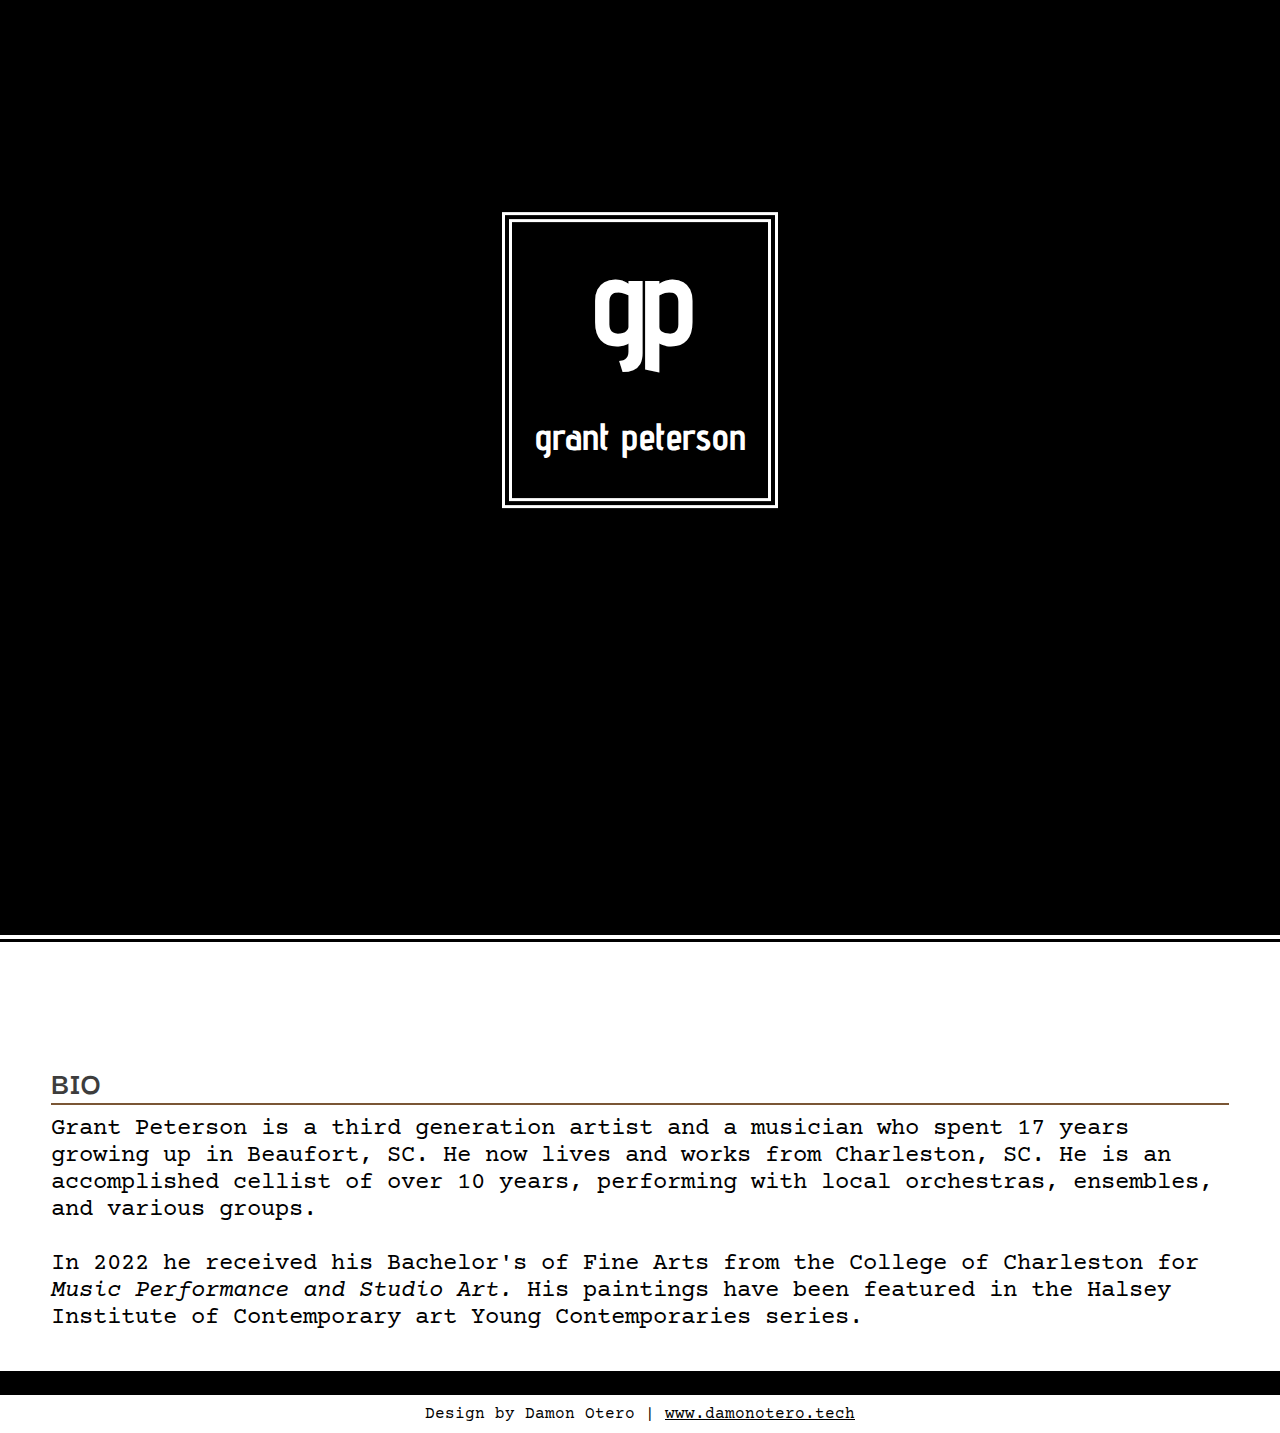
==== index.html @ cbae266a "First Commit" ====
<!DOCTYPE html>
<html lang="en">
<head>
    <meta charset="UTF-8">
    <meta http-equiv="X-UA-Compatible" content="IE=edge">
    <meta name="viewport" content="width=device-width, initial-scale=1.0">
    <title>Grant Peterson Art</title>
    <link rel="stylesheet" type="text/css" href="./static/index.css" />
    <script type="text/javascript" src="./img.js"></script>
</head>
<body>
    <div id="overlayer"></div>
    <div class="preloader">
        <div class="pre-logo-container">
            <div class="pre-logo">
                <h1><div class="offset">gp</div></h1>
                <h2>grant peterson</h2>
            </div>
        </div>
    </div>

    <div id="myNav" class="overlay">
        <a href="javascript:void(0)" class="closebtn" onclick="closeNav()">&times;</a>
        <div class="overlay-content">
            <a onclick="myScrollTo('header'); closeNav()">home</a>
            <a onclick="myScrollTo('paintings'); closeNav()">paintings</a>
            <a onclick="myScrollTo('drawings'); closeNav()" class="">drawings</a>
            <a onclick="myScrollTo('photos'); closeNav()" class="">photos</a>
            <a onclick="myScrollTo('bio'); closeNav()" class="">bio</a>
            <div class="socials">
                <a href = "mailto:grantpetersonart@gmail.com?subject = Feedback&body = Message"><img src="./static/icon/email.svg" alt=""></a>
                <a href="https://account.venmo.com/u/groshpit"><img src="./static/icon/venmo.svg" alt=""></a>
                <a href="https://www.instagram.com/sandgoon/"><img src="./static/icon/instagram.svg" alt=""></a>
            </div>
        </div>
    </div>

    <header id="header">
        <div class="bg-gray" id="bg-gray"></div>
        <div class="popnav" id="popnav">
            <nav>
                <div class="desktop">
                    <a onclick="myScrollTo('header')">home</a>
                    <a onclick="myScrollTo('paintings')">paintings</a>
                    <a onclick="myScrollTo('drawings')" class="">drawings</a>
                    <a onclick="myScrollTo('photos')" class="">photos</a>
                    <a onclick="myScrollTo('bio')" class="">bio</a>
                    <div class="socials right" id="social">
                        <a href = "mailto:grantpetersonart@gmail.com?subject = Feedback&body = Message"><img src="./static/icon/email.svg" alt=""></a>
                        <a href="https://account.venmo.com/u/groshpit"><img src="./static/icon/venmo.svg" alt=""></a>
                        <a href="https://www.instagram.com/sandgoon/"><img src="./static/icon/instagram.svg" alt=""></a>
                    </div>
                </div>
                <a class="mobile" onclick="openNav()">gp</a>
            </nav>
        </div>
        <div class="navbar">
            <div class="logo">
                <h2>grant peterson</h2>
            </div>
            <nav>
                <a class="mobile hamburger" onclick="openNav()">|||</a>
            </nav>
        </div>

        <div id='container'></div>
    </header>
    <main>
        <section id="paintings">
            <div class="flex" id="paintings-flex">
                <!-- JS AUTOLOAD -->
            </section>
        </section>

        <section id="drawings">
            <!-- <h4>drawings</h4> -->
            <div class="flex" id="drawings-flex">
                <!-- JS AUTOLOAD -->
            </div>
        </section>

        <section id="photos">
            <!-- <h4>photos</h4> -->
            <div class="flex" id="photos-flex">
                <!-- JS AUTOLOAD -->
            </div>
        </section>

        <section id="bio"><h4>bio</h4>
        <p>
            Grant Peterson is a third generation artist and a musician who spent 17 years growing up in Beaufort, SC. He now lives and works from Charleston, SC. He is an accomplished cellist of over 10 years, performing with local orchestras, ensembles, and various groups. <br><br> In 2022 he received his Bachelor's of Fine Arts from the College of Charleston for <i> Music Performance and Studio Art.</i> His paintings have been featured in the Halsey Institute of Contemporary art Young Contemporaries series.
        </p></section>

        <footer>Design by Damon Otero | <a href="https://www.damonotero.tech">www.damonotero.tech</a></footer>
    </main>
</body>

    <!-- SLIDESHOW -->
    <script type="text/javascript" src="./slideshow.js"></script>

    <!-- PAINTINGS -->
    <script>

        for (i of paintingsList) {
            name = i.substr(i.lastIndexOf('/') + 1);
            document.getElementById('paintings-flex').innerHTML += `<div>
            <a>
                <img src=${i} alt=""/>
                <ul class="img-hover">
                    <li><a href=${i} target="_blank" rel="noreferrer noopener">view full size</a></li>
                    <li><a href = "mailto:grantpetersonart@gmail.com?subject=Interested%20In%20${name}">interested? <u>contact me</u></a></li>

                </ul>
            </a>
            </div>`;
        }
        for (i of drawingsList) {
            name = i.substr(i.lastIndexOf('/') + 1);
            document.getElementById('drawings-flex').innerHTML += `<div>
            <a>
                <img src=${i} alt=""/>
                <ul class="img-hover">
                    <li><a href=${i} target="_blank" rel="noreferrer noopener">view full size</a></li>
                    <li><a href = "mailto:grantpetersonart@gmail.com?subject=Interested%20In%20${name}">interested? <u>contact me</u></a></li>

                </ul>
            </a>
            </div>`;
        }
        for (i of photosList) {
            name = i.substr(i.lastIndexOf('/') + 1);
            document.getElementById('photos-flex').innerHTML += `<div>
            <a>
                <img src=${i} alt=""/>
                <ul class="img-hover">
                    <li><a href=${i} target="_blank" rel="noreferrer noopener">view full size</a></li>
                    <li><a href = "mailto:grantpetersonart@gmail.com?subject=Interested%20In%20${name}">interested? <u>contact me</u></a></li>

                </ul>
            </a>
            </div>`;
        }
    </script>

    <!-- MOBILE NAV -->
    <script>
        function openNav() {
        document.getElementById("myNav").style.height = "100%";
        }

        function closeNav() {
        document.getElementById("myNav").style.height = "0%";
        } 
    </script>

    <!-- POP NAV -->
    <script>
        window.onscroll = function() {scrollFunction()};

    function scrollFunction() {
    if (document.body.scrollTop > 100 || document.documentElement.scrollTop > 100) {
        document.getElementById("popnav").style.top = "0";
        document.getElementById("social").style.top = "0.25rem";
    } else {
        document.getElementById("popnav").style.top = "-100px";
        document.getElementById("social").style.top = "-100px";
    }
    }
    </script>

    <!-- SCROLL -->
    <script> 
        function myScrollTo(id) {
            let loc = document.querySelector("#"+id)
            loc.scrollIntoView({
            block: 'start',
            behavior: 'smooth'
            })
        }
    </script> 

    <!-- Pre-Load JQuery -->
    <script src='https://cdnjs.cloudflare.com/ajax/libs/jquery/2.1.3/jquery.min.js'></script>
    <script>
        $(window).load(function() {
        $(".preloader").delay(750).fadeOut("fast");
        $("#overlayer").delay(750).fadeOut("slow");
        })
    </script>
</html>
---- static/index.css ----
@import url('https://fonts.googleapis.com/css2?family=Advent+Pro&family=Alumni+Sans&family=Chathura&family=Comfortaa&family=Courier+Prime&family=Darker+Grotesque&family=Economica&family=Flow+Rounded&family=Grenze+Gotisch&family=Kenia&family=M+PLUS+Rounded+1c&display=swap');

@import url('https://fonts.googleapis.com/css2?family=Alatsi&display=swap');

/* 
    font-family: 'Advent Pro', sans-serif;

    font-family: 'Alumni Sans', sans-serif;

    font-family: 'Alatsi', sans-serif;

    font-family: 'Chathura', sans-serif;

    font-family: 'Comfortaa', cursive;

    font-family: 'Courier Prime', monospace;

    font-family: 'Darker Grotesque', sans-serif;

    font-family: 'Economica', sans-serif;

    font-family: 'Flow Rounded', cursive;

    font-family: 'Grenze Gotisch', cursive;

    font-family: 'Kenia', cursive;

    font-family: 'Darker Grotesque', sans-serif;

    font-family: 'Roboto Slab', serif;
*/


:root {
    --light: rgb(255, 255, 255);
    --offwhite: rgb(210, 210, 210);
    --dark: rgb(61, 61, 61);
    --offset: -2px;
    --select: rgb(216, 215, 176);
    --shadow: rgba(255, 233, 186, 0.486);
    --action: rgb(197, 19, 19);
    --tan: rgb(122, 86, 53);
}

::selection {
    background: rgb(246, 214, 71);
}

#overlayer {
    width:100vw;
    height:100vh;  
    position:fixed;
    overflow: hidden;
        top: 0;
        left: 0;
        right: 0;
        bottom: 0;
    z-index: 4;
    background:#000000;
} .pre-logo-container {
    top: 0;
    left: 0;
    z-index: 5;
    position: fixed;
    height: 100vh;
    width: 100vw;
    text-align: center;
    transition: 1.5s ease-out;
} .pre-logo {
    position: absolute;
    margin: auto;
    top: 40%;
    left: 50%;
    transform: translate(-50%, -50%);
    z-index: 5;
    min-width: 7em;
    display: inline-block;
    font-family: 'Advent Pro', sans-serif;
    border: 10px double var(--light);
    width: fit-content;
    height: fit-content;
    padding: 0 .5em 0 .5em;   
    font-size: 2rem;
    user-select: none;
    vertical-align: top;
    color: var(--light);
    background-color: rgb(0, 0, 0);
    }.pre-logo h1 {
    margin: auto;
    width: fit-content;
    font-size: 4em;
    letter-spacing: -9px;
    /* text-shadow: 1px 1px 1px rgba(233, 233, 233, 0.418); */
} .pre-logo h2 {
    width: fit-content;
    font-size: 1.2em;
    margin: auto;
    padding: 1em 0 1em 0;
    text-align: center;
    color: var(--light);
    /* text-shadow: 1px 1px 1px rgba(255, 233, 186, 0.418); */
    /* opacity: calc(.7); */
}

html, body {
    background-color: rgb(0, 0, 0);
    margin: 0;
    padding: 0;
    animation: fadeInAnimation ease 1.2s;
    animation-iteration-count: 1;
    animation-fill-mode: forwards;

} @keyframes fadeInAnimation {
    0% {
        opacity: 0;
    }
    100% {
        opacity: 1;
     }
}

header {
    height:100vh;
    max-width: 100%;
    padding: 1rem;
    background-size: cover;
    overflow: hidden;
    user-select: none;
    outline: 10px double black;
    position: relative;
}

.bg-gray {
    position: absolute;
    width: 100%;
    height: 120vh;
    top: 0;
    left: 0;
    filter: grayscale(1);
    transition: 1s ease-in-out;
}

.navbar {
    justify-content: space-between;
} .navbar nav {
    /* outline: 2px solid greenyellow; */
    margin-top: .8rem;
}

.logo {
    min-width: 60px;
    display: inline-block;
    font-family: 'Advent Pro', sans-serif;
    border: 6px double var(--offwhite);
    border-radius: 1px;
    width: fit-content;
    height: fit-content;
    padding: 0 .5em 0 .5em;   
    font-size: .6rem;
    user-select: none;
    vertical-align: top;
    color: white;
    text-shadow: 1px 1px 1px black;
    -webkit-mask-image: linear-gradient(to top right, transparent 25%, black 80%);
    mask-image: linear-gradient(to top right, transparent 25%, black 80%);
    }.logo h1 {
    margin: auto;
    width: fit-content;
    font-size: 4em;
    letter-spacing: var(--offset);
} .logo h2 {
    width: fit-content;
    font-size: 1.2em;
    margin: auto;
    padding: 1em 0 1em 0;
    text-align: center;
    color: var(black);
} .offset {
    margin-left: var(--offset);
}

nav {
    height: fit-content;
    font-size: 1rem;
    font-family: 'Alatsi', sans-serif;
    font-weight: bold;
    display: inline-flex;
    user-select: none;
    margin-left: 1rem;
} nav a {
    color: var(--light);
    text-shadow: 1px 1px 1px rgba(255, 233, 186, 0.418);
    opacity: calc(.7);
    text-decoration: none;
    text-transform: uppercase;
    user-select: none;
    margin-right: 1rem;
} nav a:hover{
    color: var(--shadow);
    transition: .25s ease;
} .hamburger {
    position: absolute;
    right: 0;
    top: 0;
    margin-right: 1em;
    margin-top: 1em;
    font-size: 1.2em;
    transform: rotate(90deg);
    border: none !important;
}
a {
    cursor: pointer;
}

.popnav {
    background-color: var(--light);
    top: -100px;
    position: fixed;
    width: 100vw;
    text-align: center;
    left: 0;
    opacity: calc(1);
    transition: .4s ease;
    z-index: 2;
} .popnav nav {
    margin: auto;
    padding: .75rem;
} .popnav nav a {
    margin: 0 1rem 0 1rem;
    color: var(--tan);
} .popnav nav a:hover {
    color: black;
    transition: .5s ease;
}


.title {
    font-family: 'Alatsi', sans-serif;
    display: inline-flex;
    flex-wrap: wrap;
    justify-content: space-evenly;
    margin-top: 10vh;
    padding: 0 2rem 0 2rem;
}
h3 {
    color: var(--offwhite);
    width: 70%;
    font-size: 4rem;
    font-family: 'Advent Pro', sans-serif;
} h3 .explore {
    color: var(--offwhite);
    background-color: var(--shadow);
    padding: 0rem 1rem .25rem 1rem;
    border-radius: 18px;
    user-select: none;
    cursor: pointer;

}

main {
    margin-top: 0;
}

main > section {
    padding: 0 4% 0 4%;
    background-color: white;
    /* margin-bottom: .5rem; */
    height: auto;
} main h4 {
    color: var(--dark);
    font-size: 2rem;
    /* outline: 1px solid red; */
    border-bottom: 2px solid var(--tan);
    margin:0;
    padding: 0;
    text-align: left;
    text-transform: uppercase;
    font-family: 'Darker Grotesque', sans-serif;
}
p {
    margin-top: 10px;
    font-size: 1.5rem;
    font-family: 'Courier Prime', monospace;
    padding-bottom: 2.5rem;
}

.flex {
    padding-top: 2.5rem;
    display: flex;
    flex-wrap: wrap;
} .flex > div {
    margin: 0 .5em .5em 0;
    flex-grow: 2;
    display: table;
    width: auto;
    position: relative;
} .flex div:hover {
    color: #000000;
    opacity: calc(.8);
    transition: .25s ease;
} .flex img {
    width: 100%;
    max-height: 70vh;
    object-fit: fill;
    object-fit: cover;
    display: block;
    object-position: center;
} .img-hover {
    left: 0%;
    bottom: 0%;
    /* transform: translate(-50%, -50%); */
    width: auto;
    height: auto;
    opacity: calc(0);
    position: absolute;
    overflow: hidden;
    text-decoration: none;
    list-style: none;
    margin: 0;
    padding: 0;
    text-align: left;
} .img-hover li {
    padding: 0 0 .5rem .5rem;
} .img-hover li a {
    text-decoration: none;
    color: var(--light);
    text-shadow: 1px 1px 1px var(--dark);
    font-size: 1rem;
    font-family: 'Advent Pro', sans-serif;
    text-transform: capitalize;
} .img-hover li a:hover {
    color: var(--select);
    transition: .5s ease;
}
.flex > div:hover .img-hover, .flex > div.hover .img-hover {
    opacity: calc(1);
    transition: .8s ease;
}

footer {
    background-color: white;
    margin: auto;
    width: 100%;
    text-align: center;
    padding: 10px 0 10px 0;
    font-family: 'Courier Prime', monospace;
    font-size: 1rem;
} footer a {
    color: black;
}

/* mobile dropdown nav */
.socials {
    display: flex;
    width: 100%;
    margin: auto;
    justify-content: center;
}.socials a {
    height: 2em;
    max-width: 1.5rem;
    margin: 0 .75rem 0 .75rem;
    padding: 0 0 0 0 !important;
    vertical-align: middle;
}.socials a > img {
    width: 100%;
    height: 100%;
} .right {
    position: fixed;
    right: 0;
    width: fit-content;
    transition: .4s ease;
}  .right a:hover {
    filter: grayscale(1);
}

 .overlay {
     z-index: 3;
    height: 0;
    width: 100%;
    position: fixed;
    left: 0;
    top: 0;
    background-color: rgb(255, 255, 255);
    overflow-x: hidden;
    transition: 0.4s;
}.overlay-content {
    position: relative;
    top: 25%; /* 25% from the top */
    width: 100%; /* 100% width */
    text-align: center; /* Centered text/links */
    margin-top: 30px; /* 30px top margin to avoid conflict with the close button on smaller screens */
}.overlay a {
    padding:.8rem;
    text-decoration: none;
    text-transform: uppercase;
    font-size: 2rem;
    color: var(--tan);
    opacity: calc(.7);
    text-shadow: 4px 4px 4px rgba(255, 233, 186, 0.418);
    font-family: 'Alatsi', sans-serif;
    display: block; /* Display block instead of inline */
    transition: 0.3s; /* Transition effects on hover (color) */
}.overlay a:hover, .overlay a:focus {
    color: #000000;
}.overlay .closebtn {
    position: absolute;
    top: 20px;
    right: 45px;
    font-size: 60px;
} 
@media screen and (max-height: 800px) {
    .overlay a {font-size: 1rem}
    .overlay .closebtn {
        font-size: 40px;
        top: 15px;
        right: 35px;
    }
} 

.mobile{width: 0; overflow: hidden;}
.popnav {padding-left: 2rem;}

@media only screen and (max-width: 910px) {
    .title h3 { width: 70%;}     
}

@media only screen and (max-width: 810px) {
    .desktop {width: 0; height: 0; overflow: hidden;}
    .right {width: 0; height: 0; overflow: hidden;}
    .mobile {width: auto; text-transform: lowercase; 
        padding: 2px 6px 6px 6px; 
        border: 5px double var(--tan);
        font-family: 'Advent Pro', sans-serif;}
    .popnav {padding-left: 0;}
    .flex > div { margin-right: 0;}

    .title {
        width: 100%; padding: 0;
    } .title h3 {
        width: 80%;
        margin: 0;
        margin-top: 1rem;
        text-align: center;
        font-size: 2.5rem;
    }
}
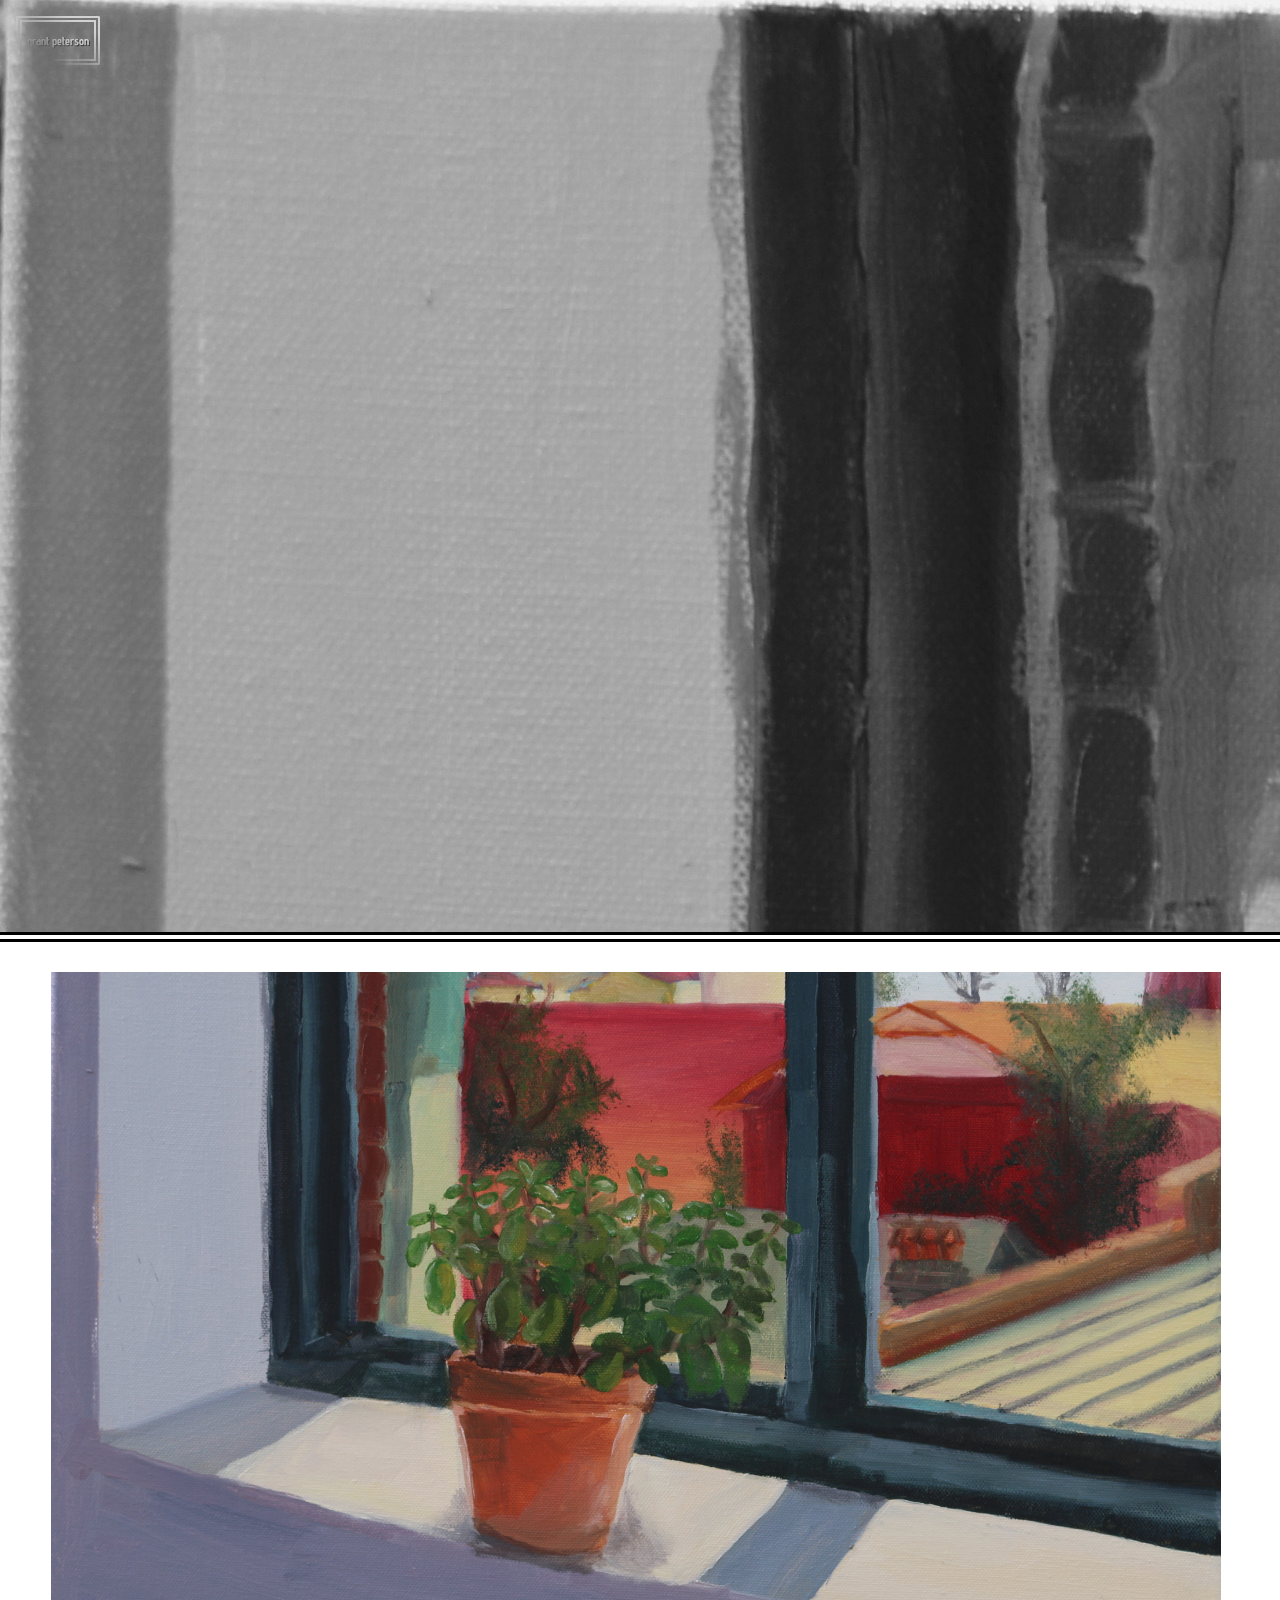
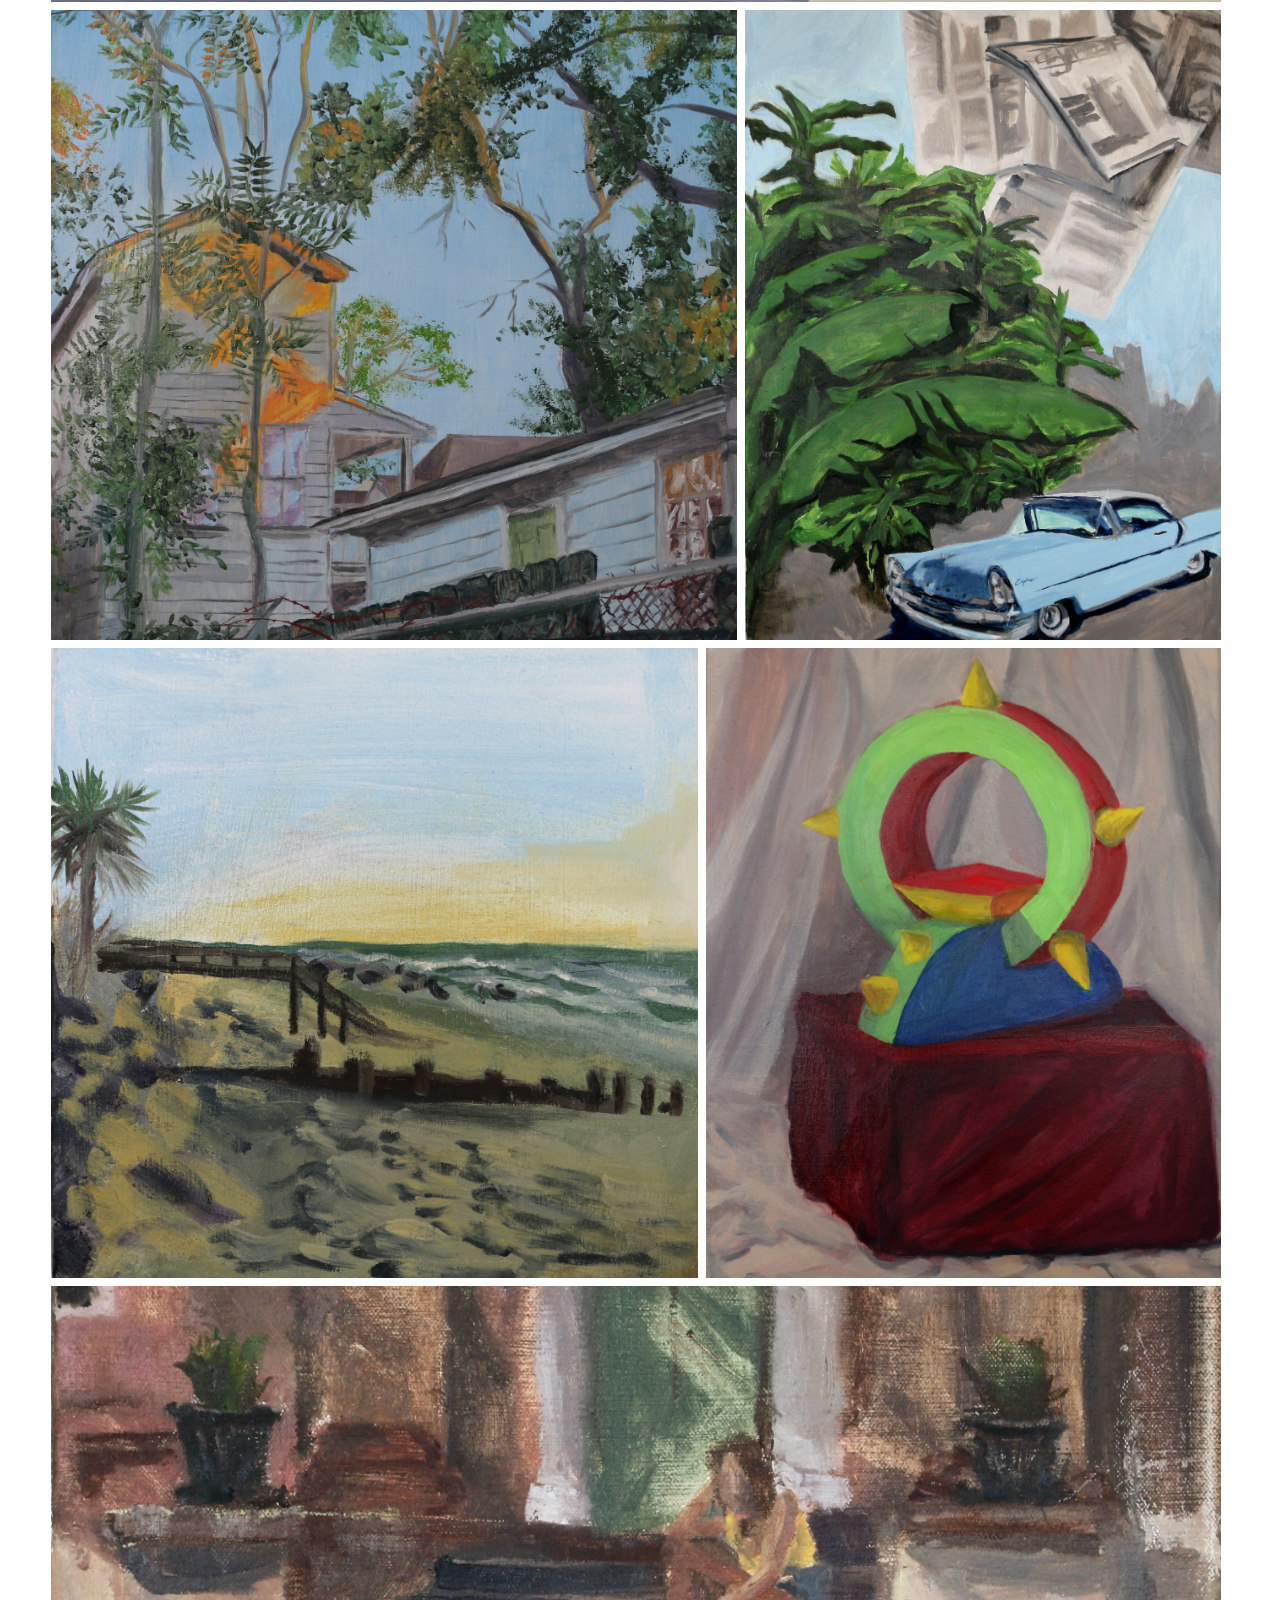
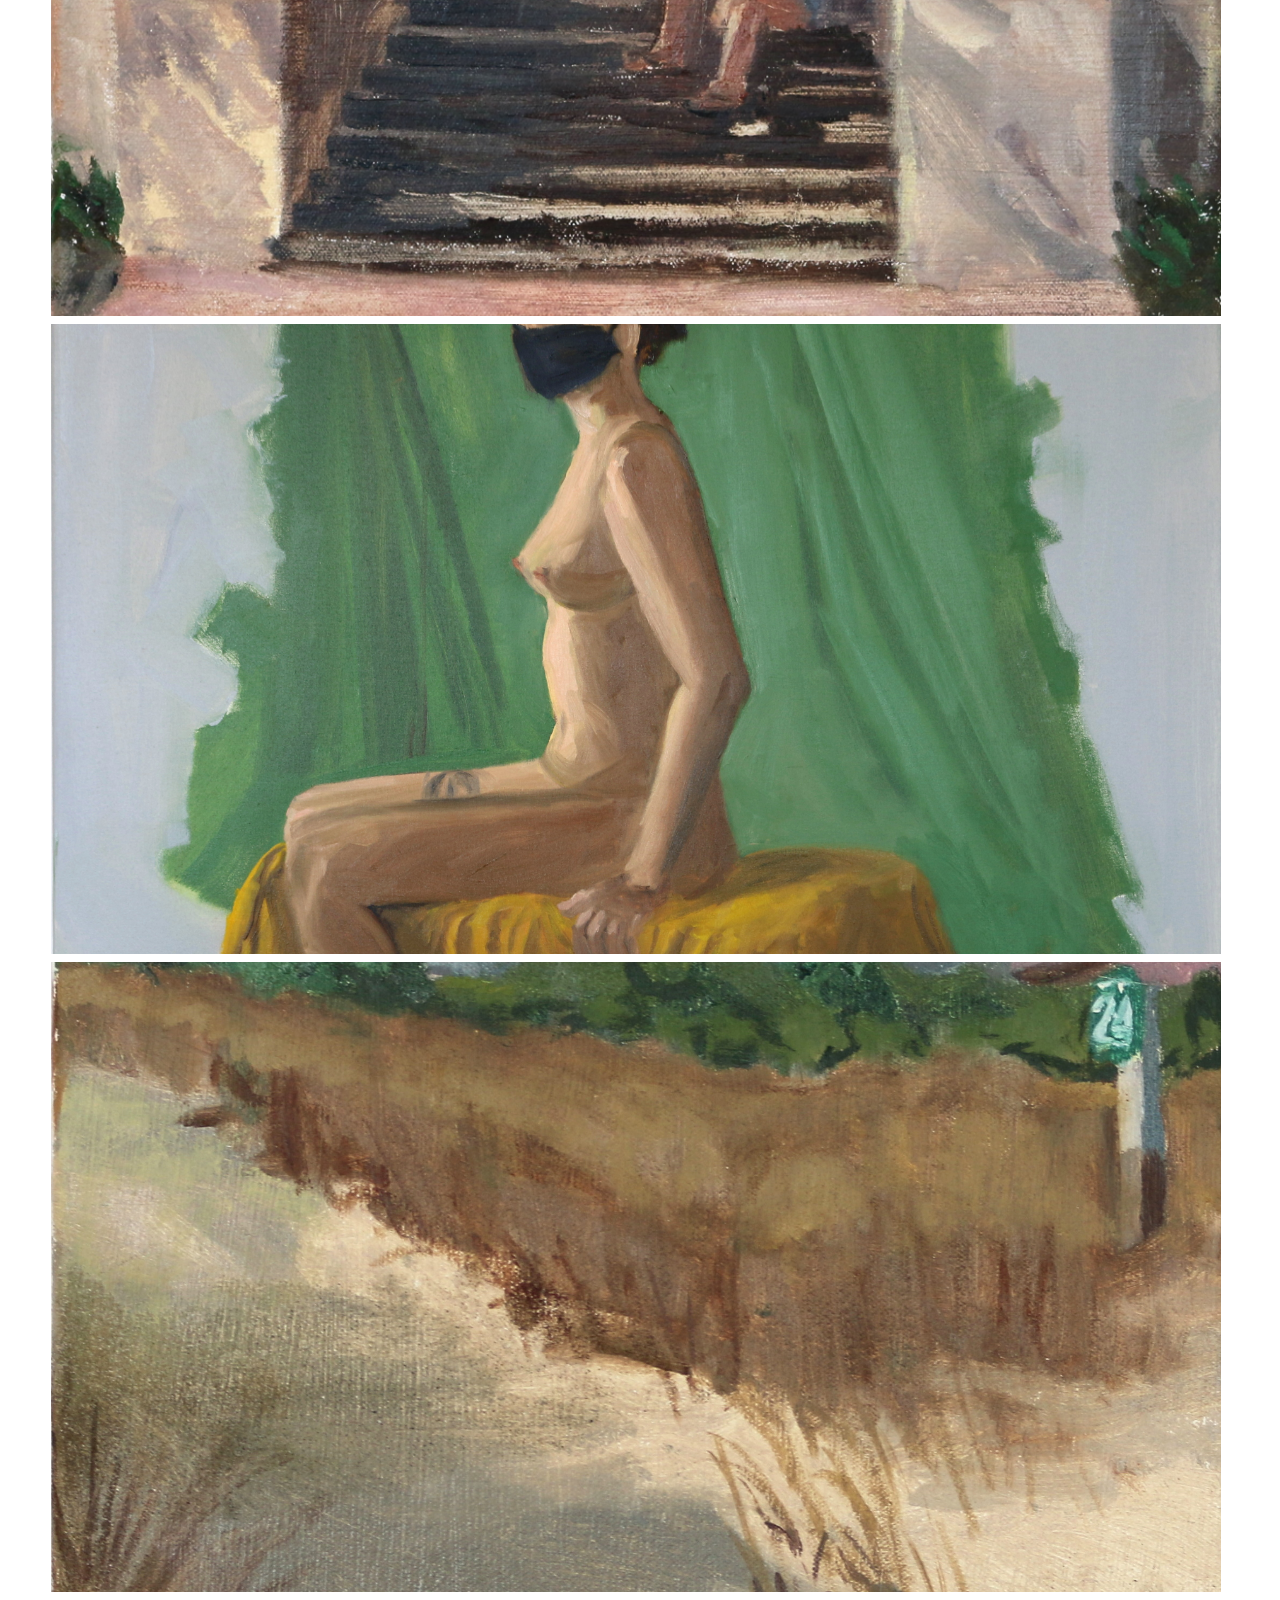
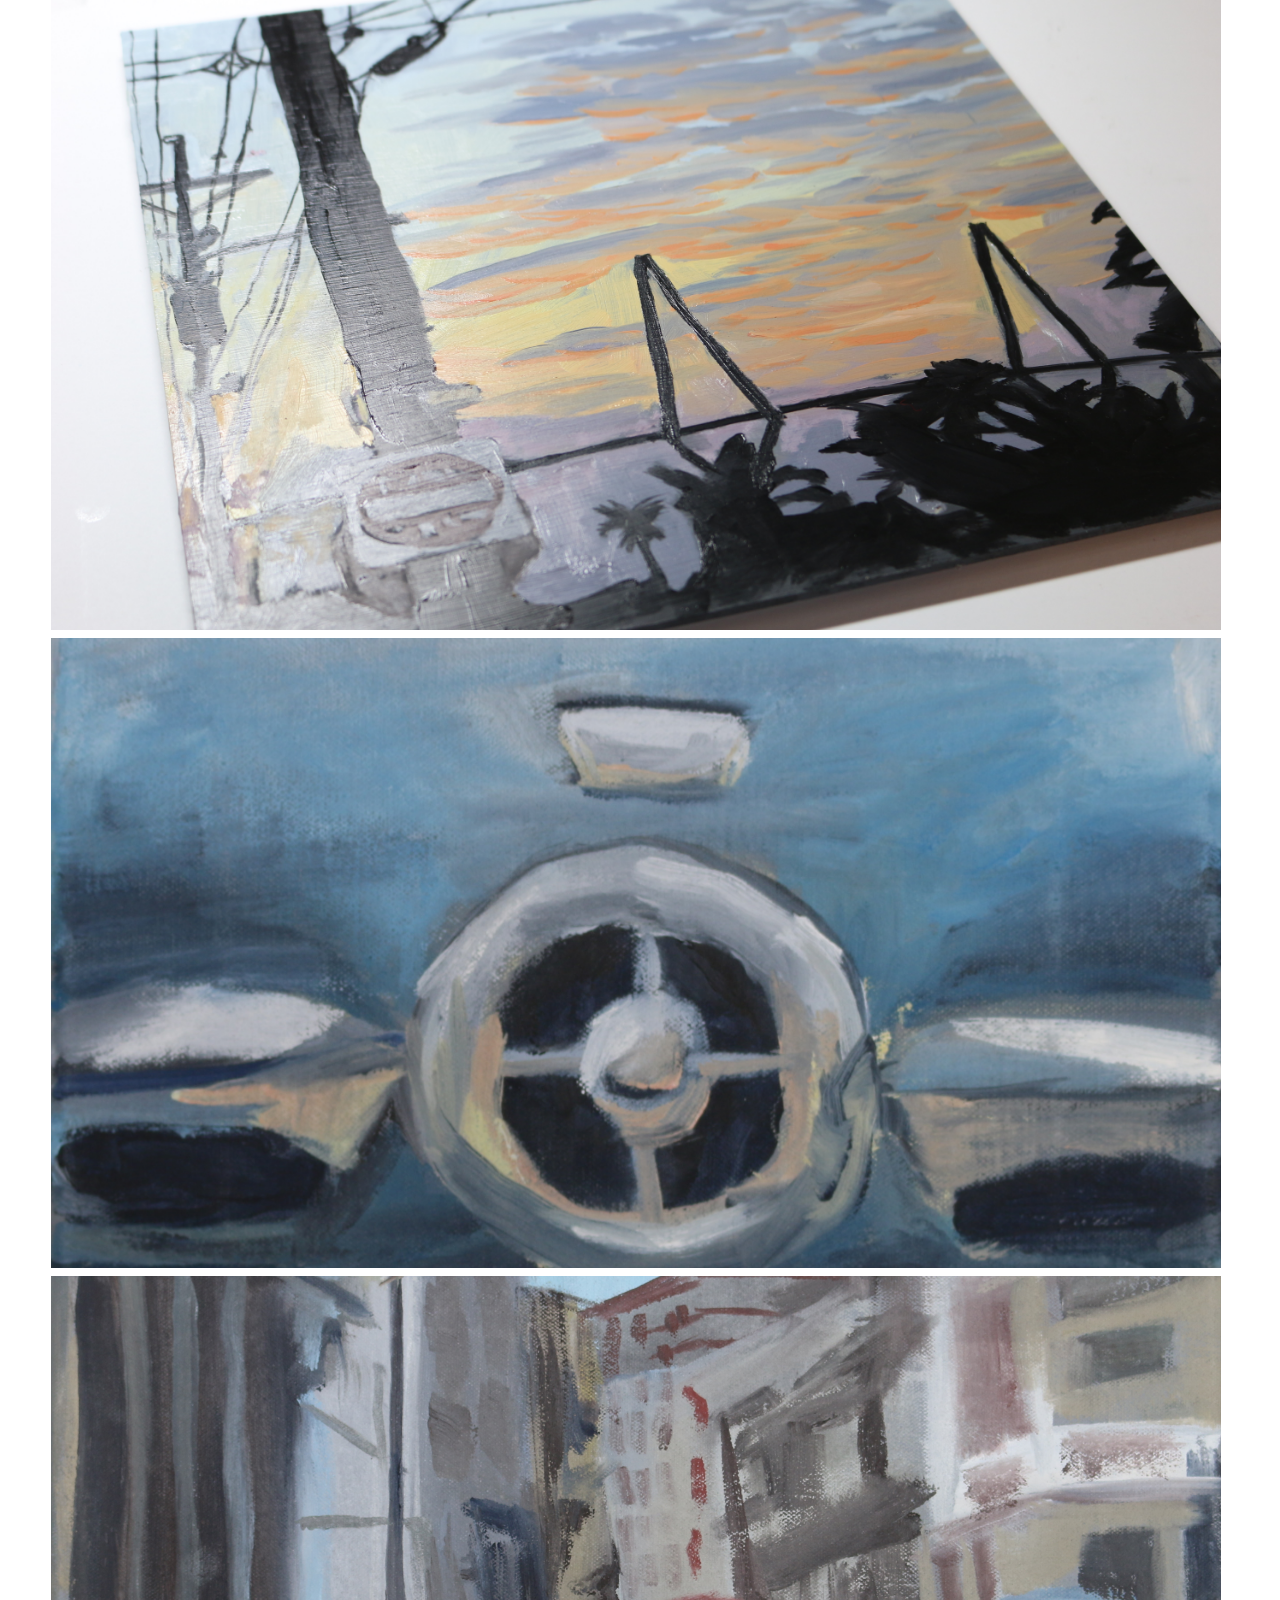
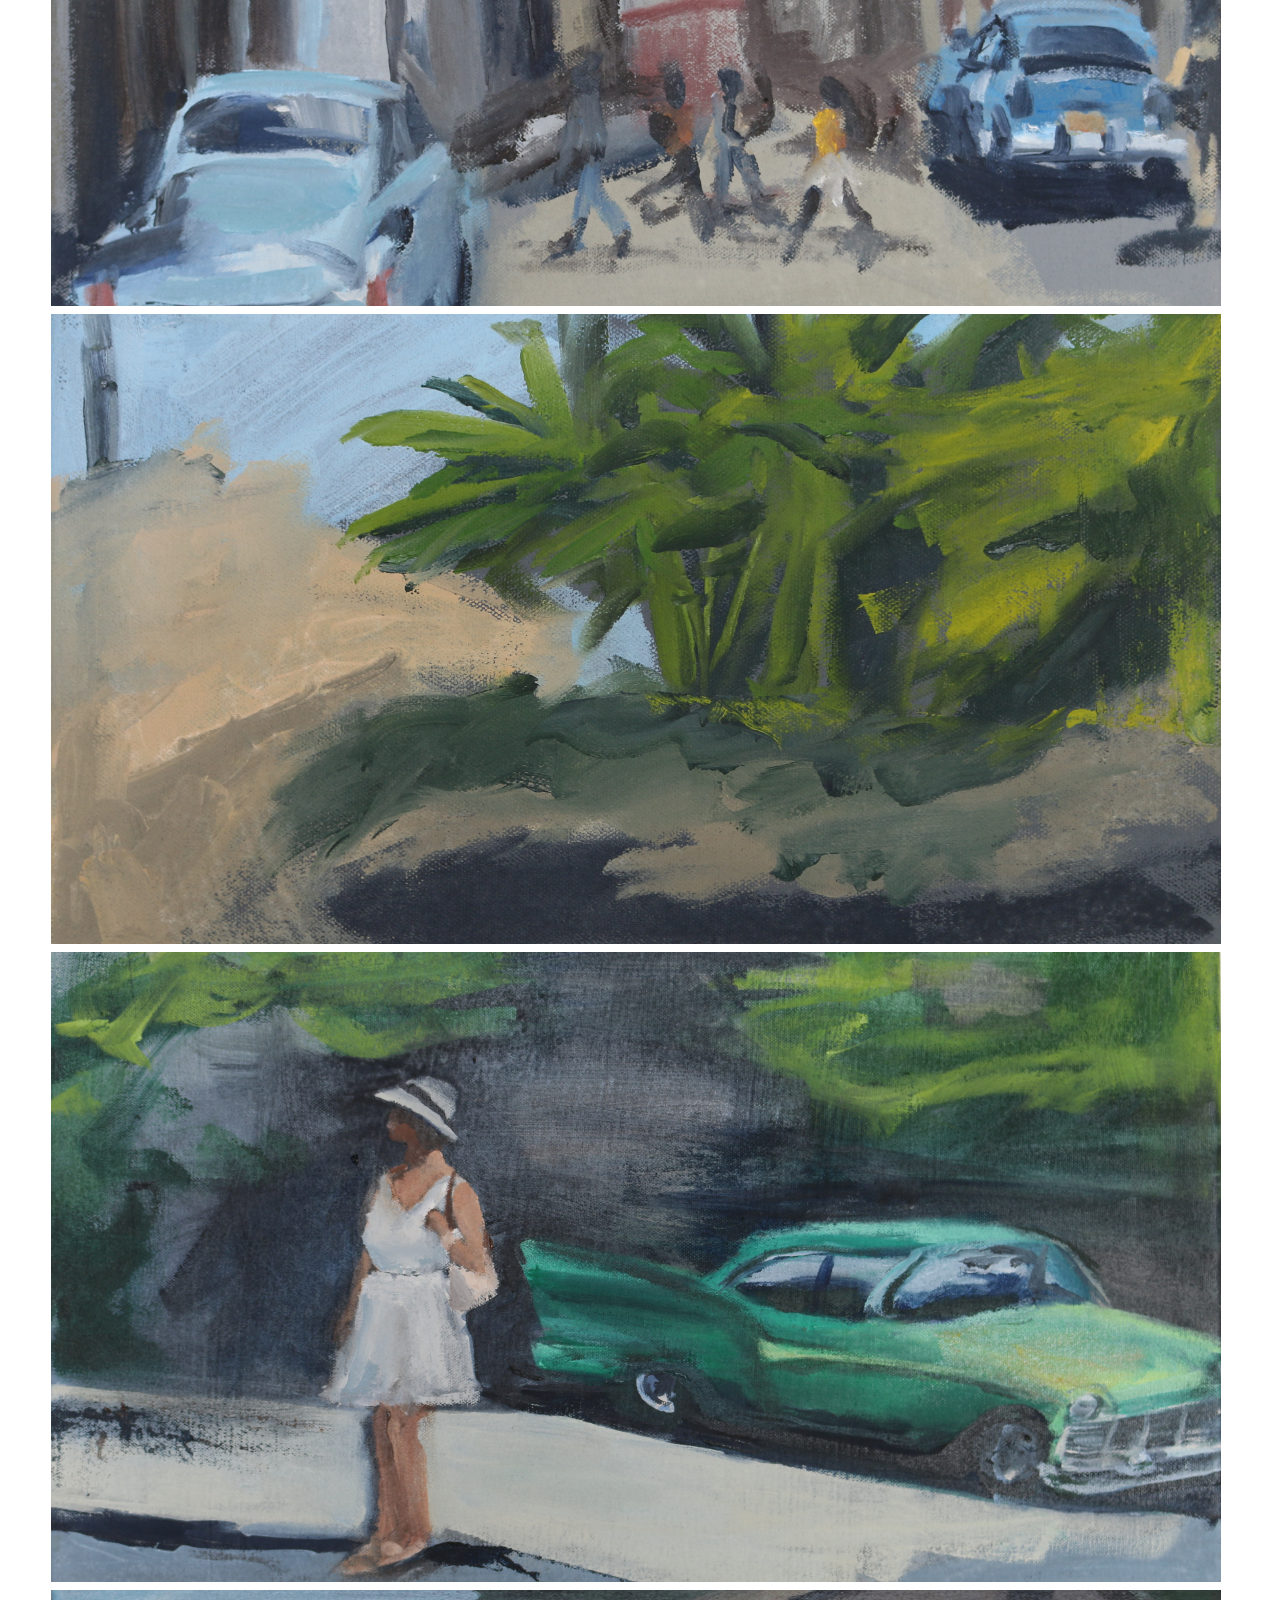
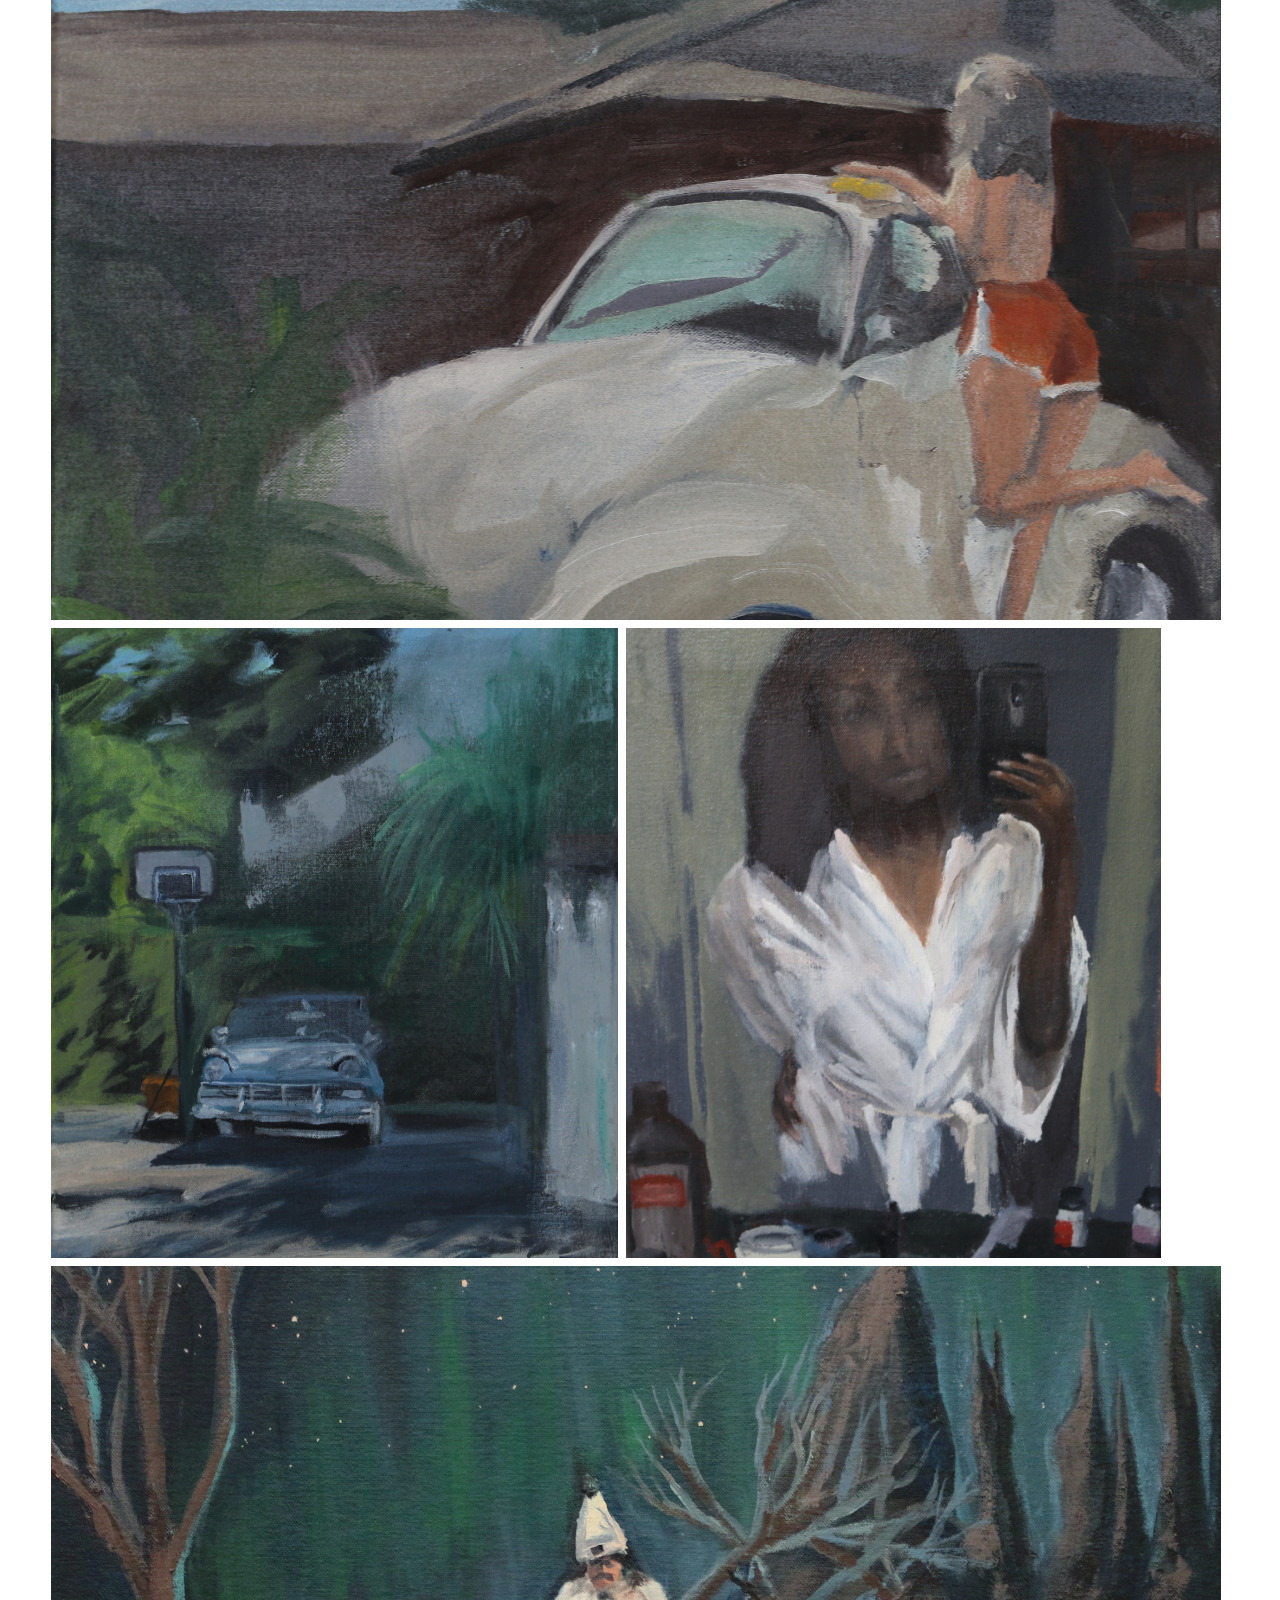
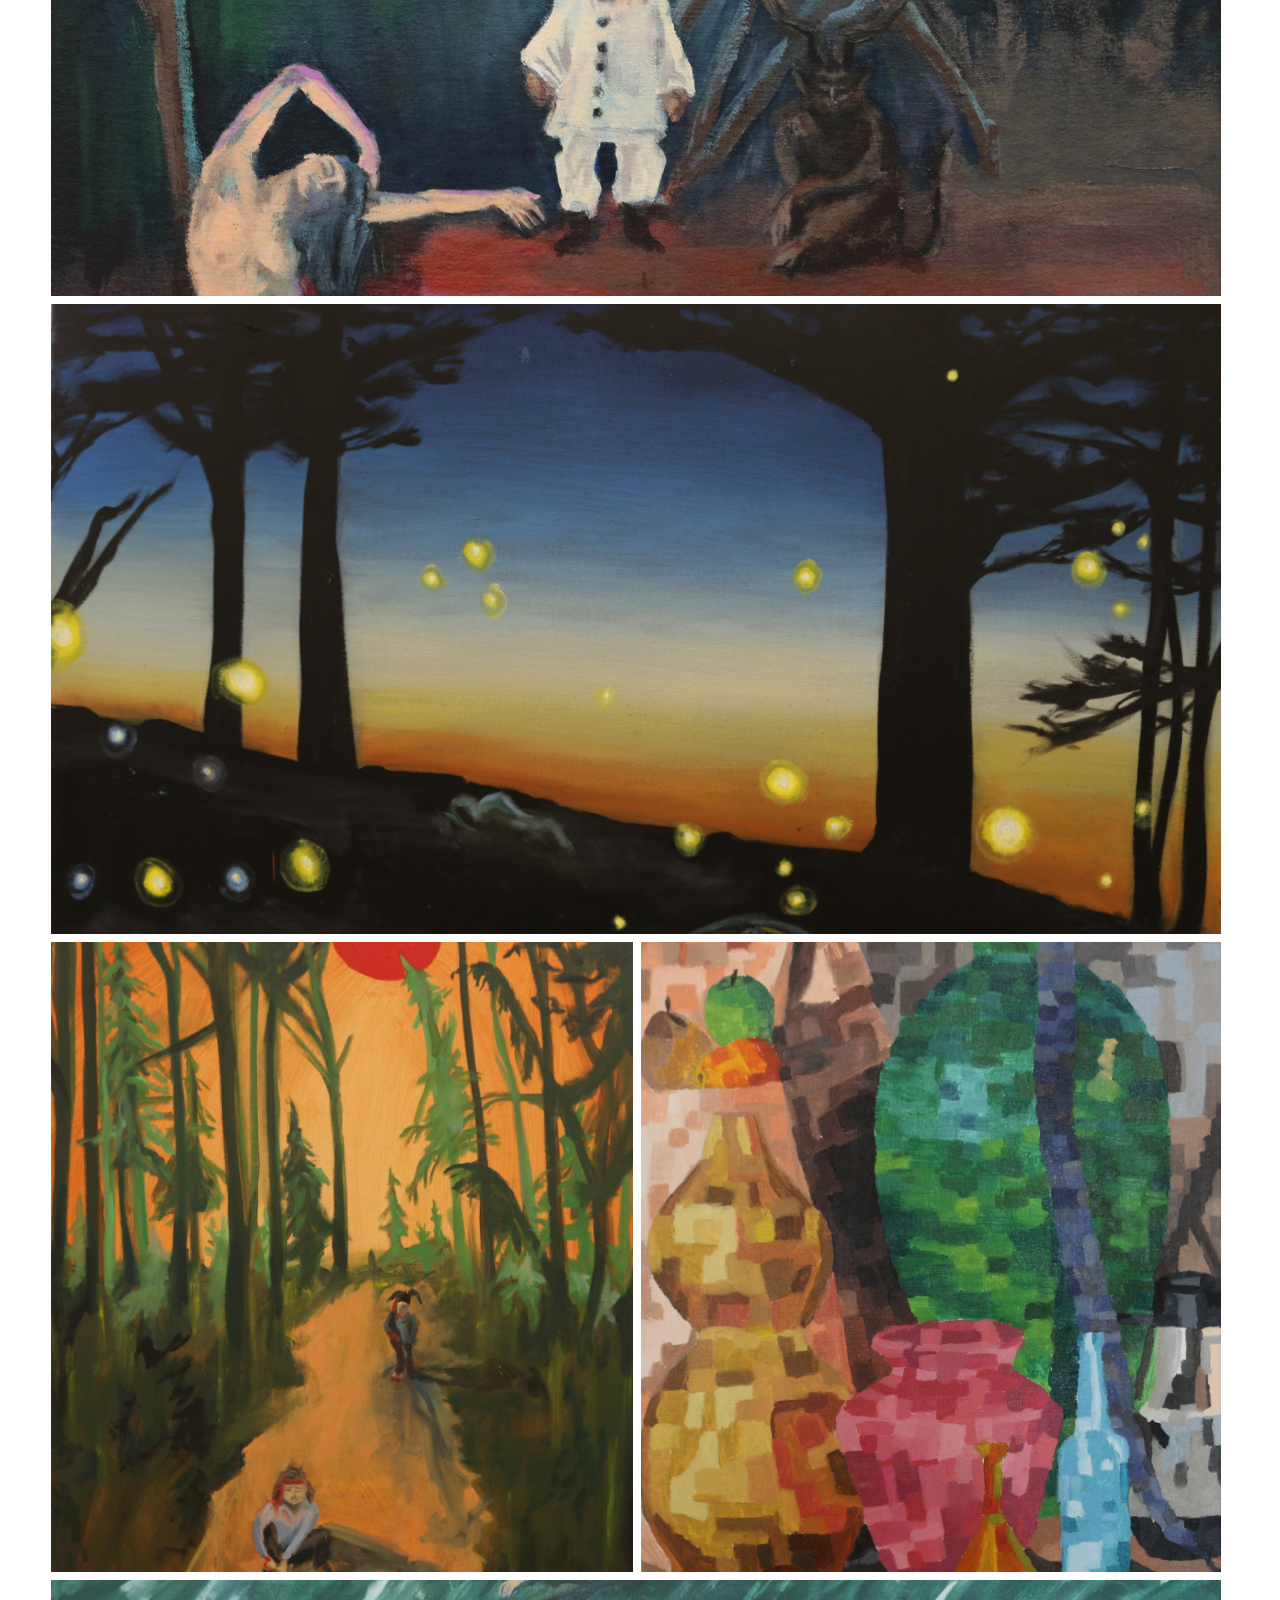
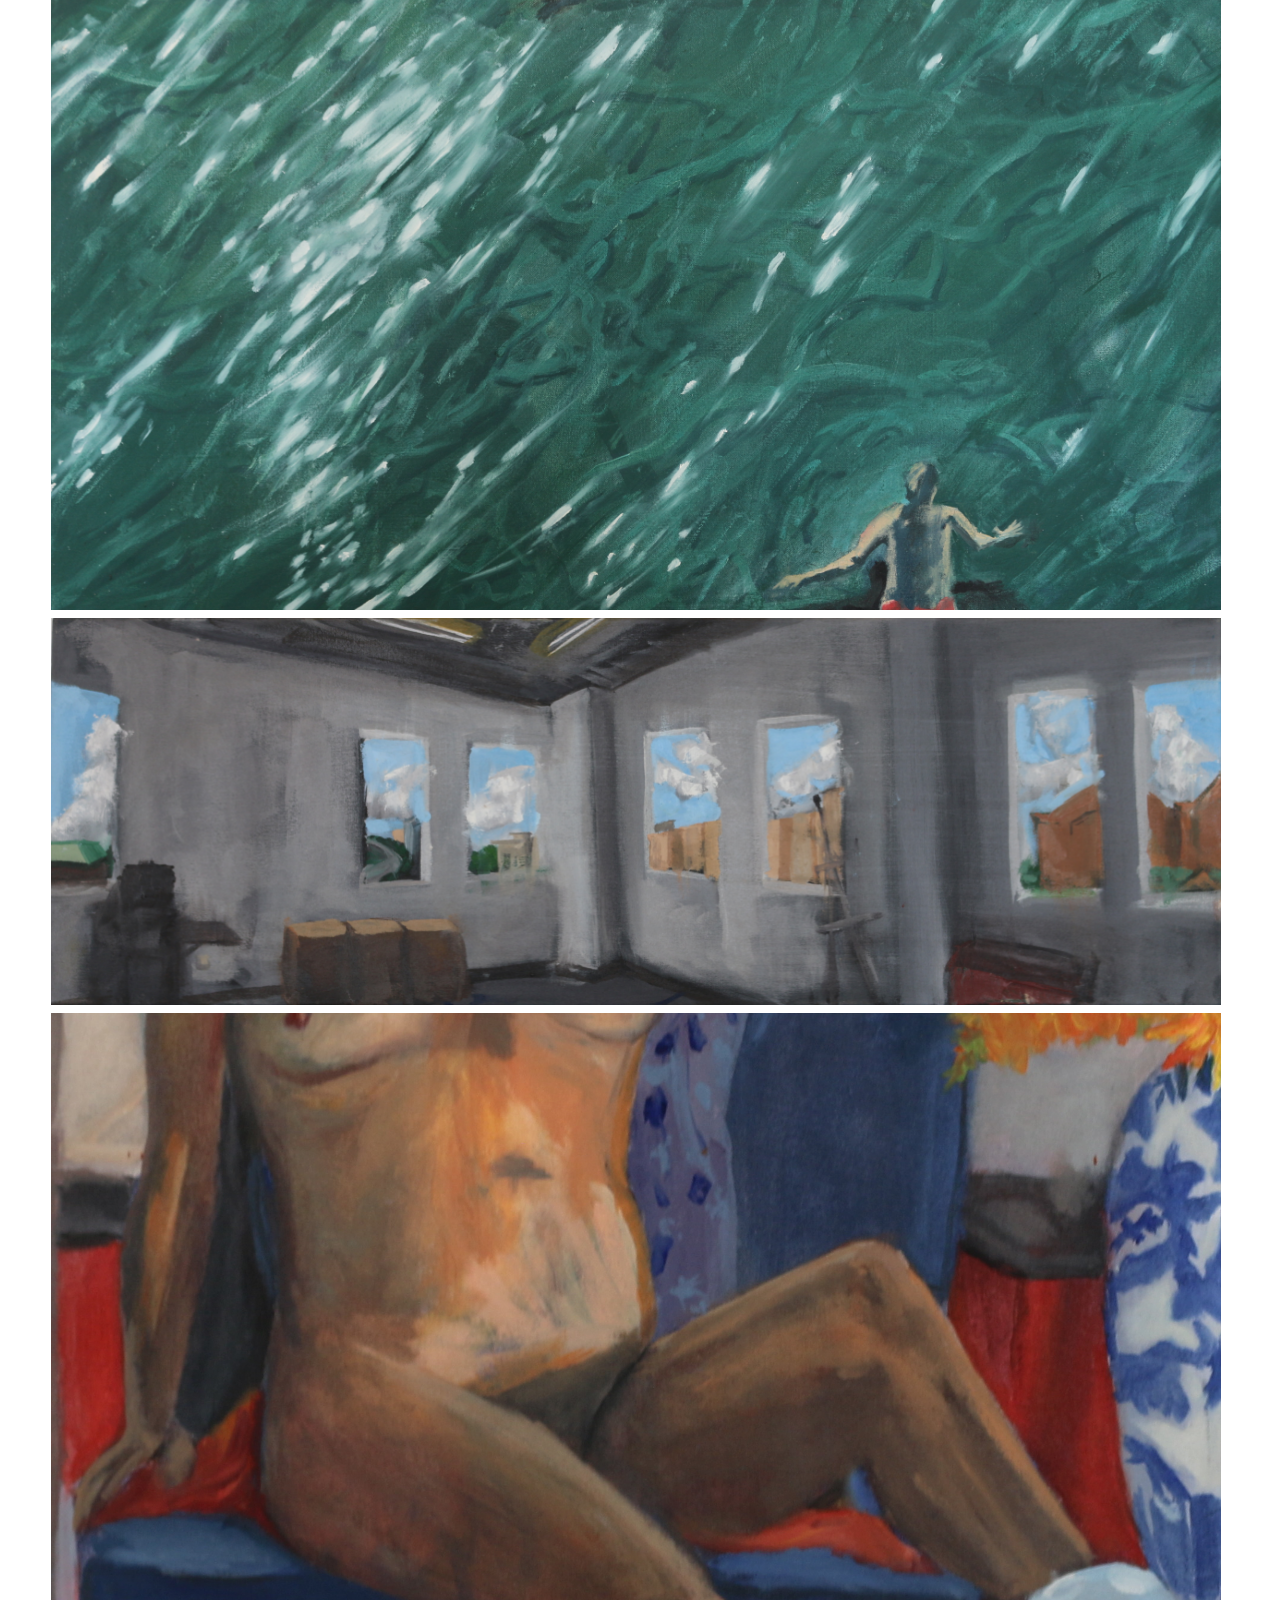
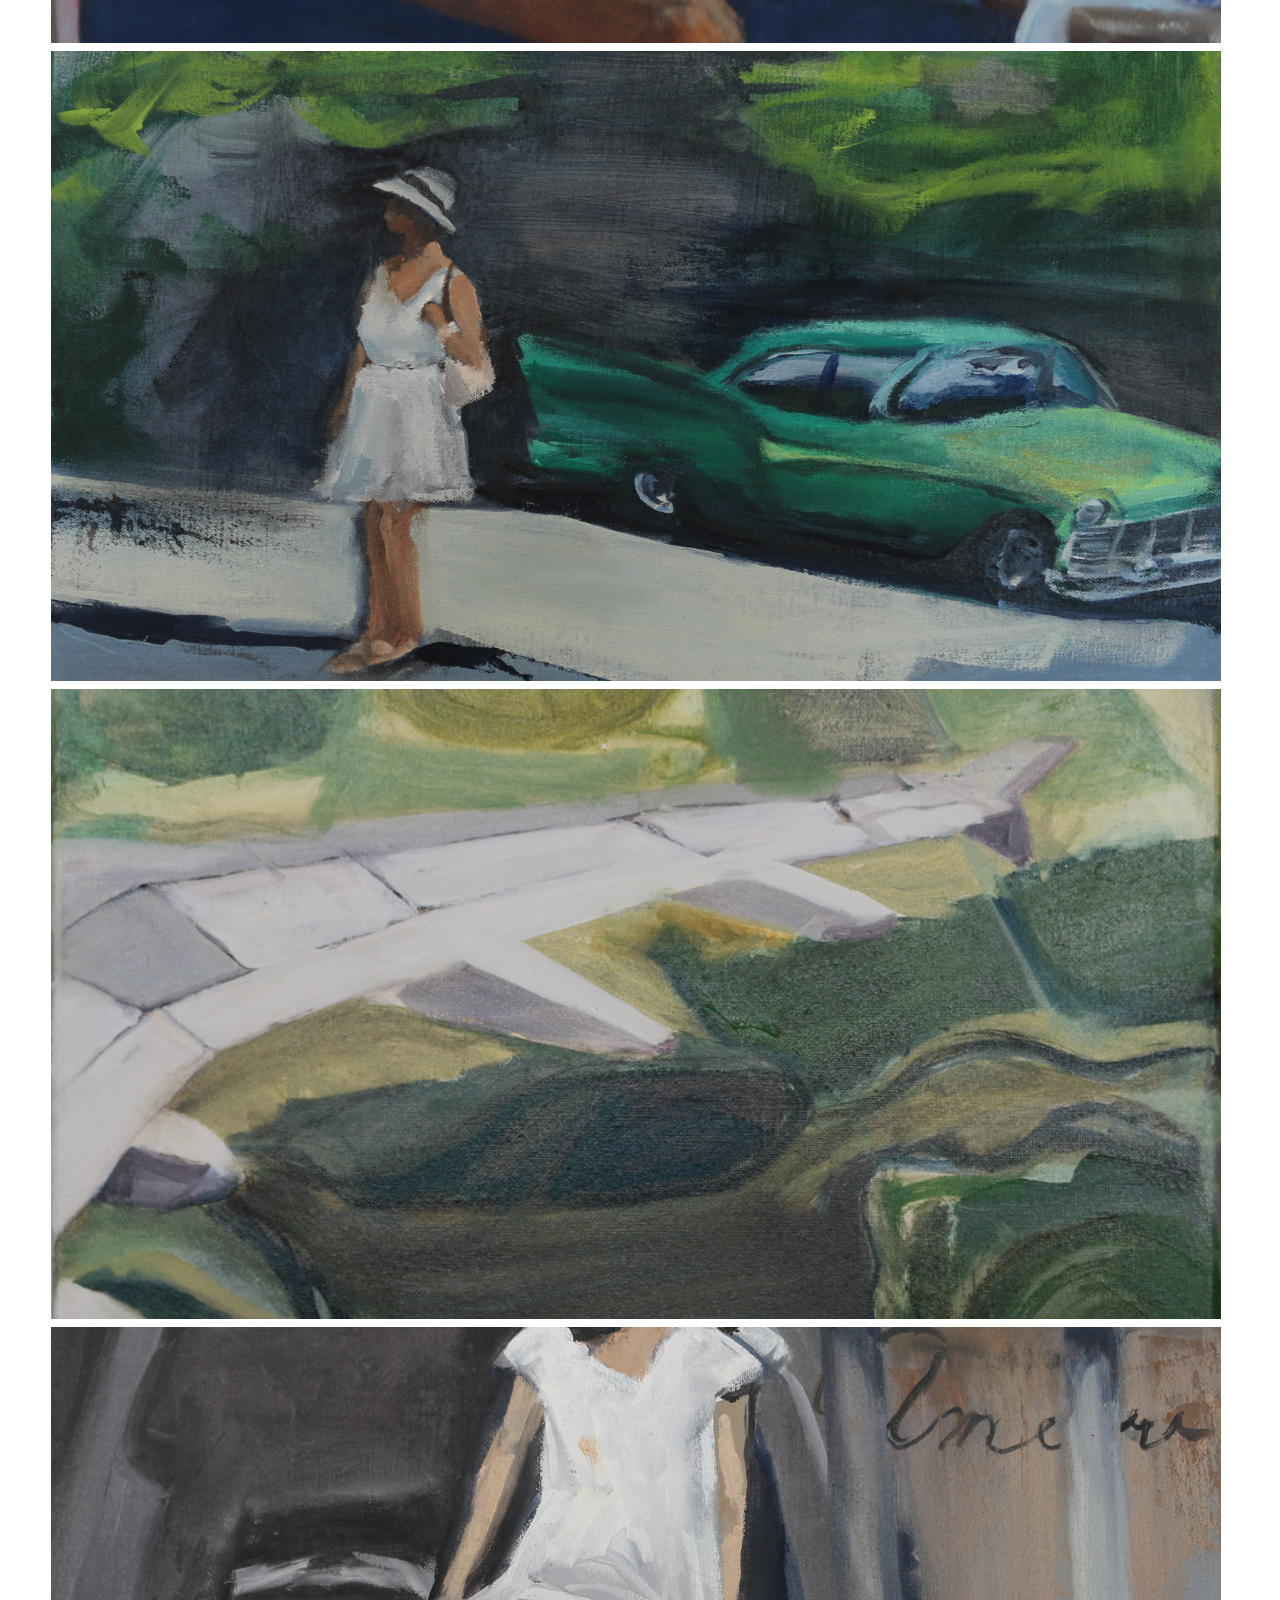
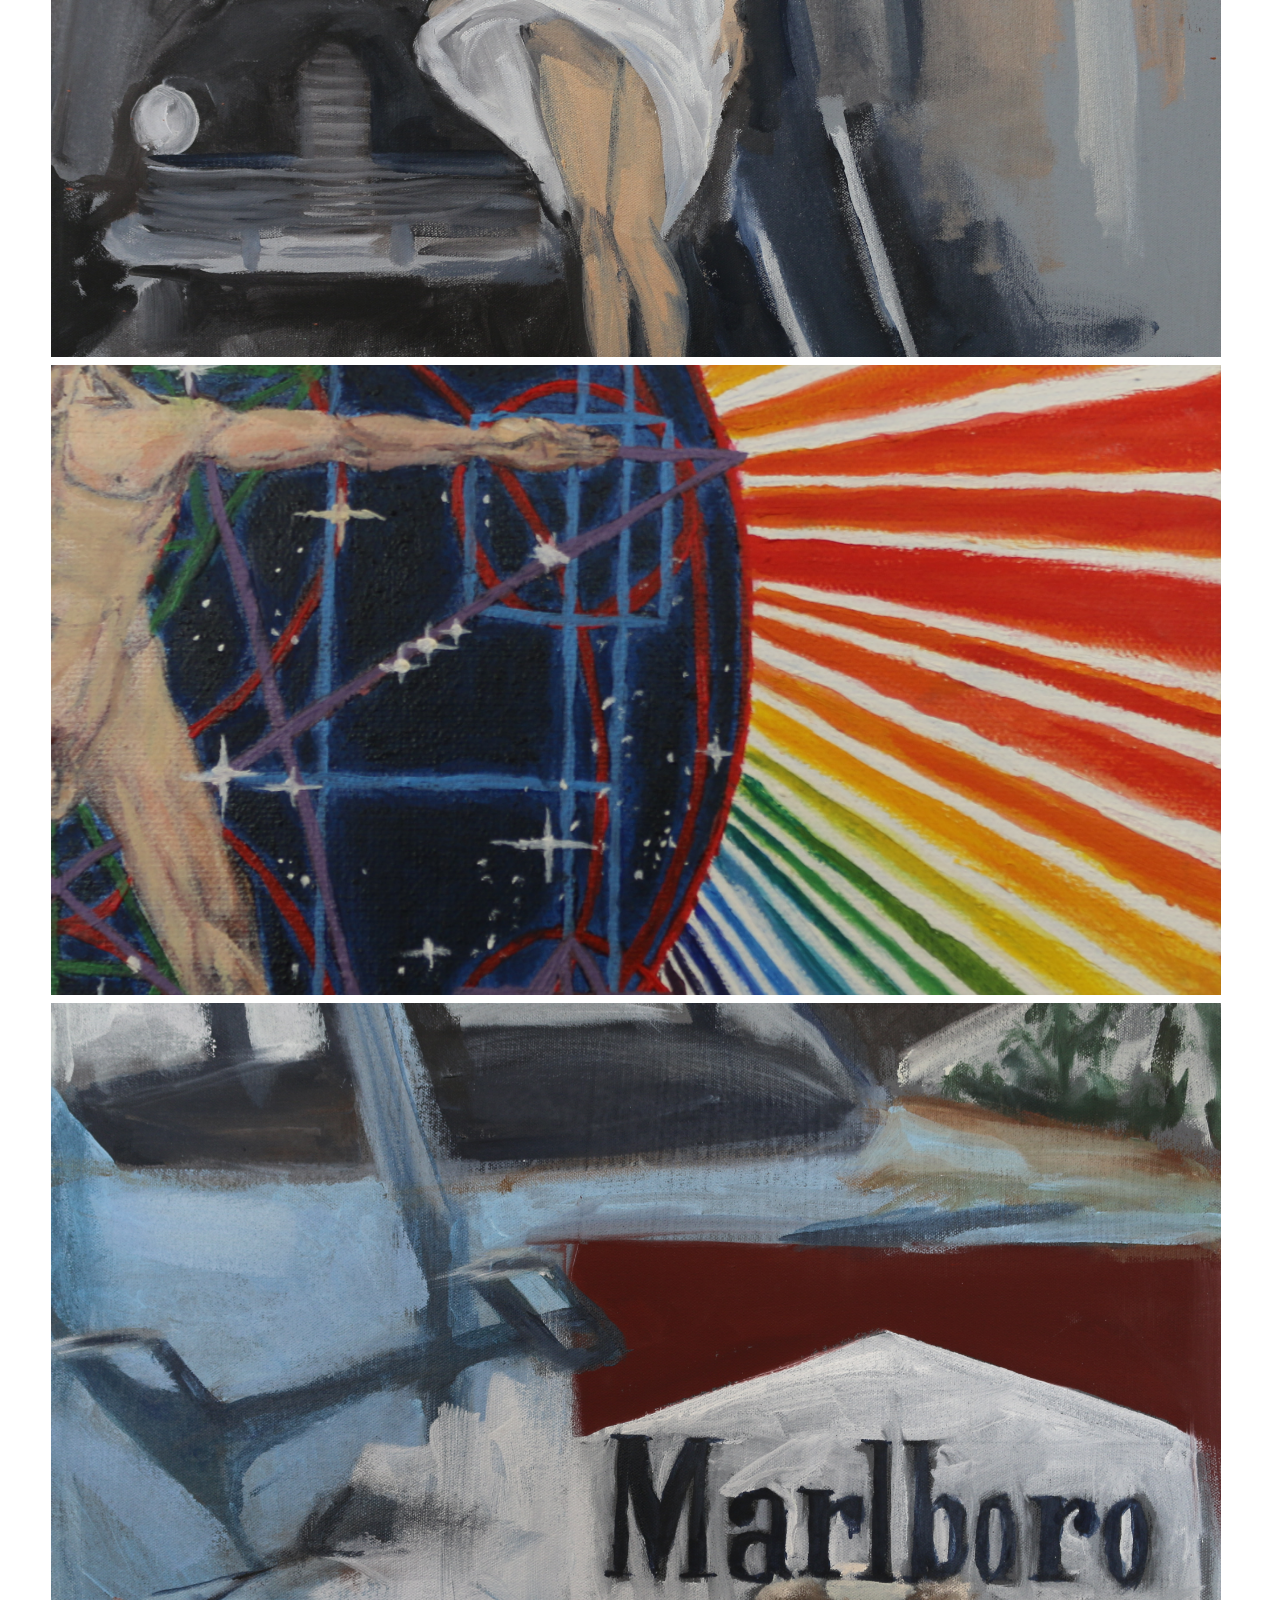
==== commit eeea2e2a: "Bio June 2022" ====
--- a/index.html
+++ b/index.html
@@ -88,7 +88,7 @@
 
         <section id="bio"><h4>bio</h4>
         <p>
-            Grant Peterson is a third generation artist and a musician who spent 17 years growing up in Beaufort, SC. He now lives and works from Charleston, SC. He is an accomplished cellist of over 10 years, performing with local orchestras, ensembles, and various groups. <br><br> In 2022 he received his Bachelor's of Fine Arts from the College of Charleston for <i> Music Performance and Studio Art.</i> His paintings have been featured in the Halsey Institute of Contemporary art Young Contemporaries series.
+            Grant Peterson is a third generation artist and a musician who spent 17 years growing up in Beaufort, SC. He now lives and works from Charleston, SC. He is an accomplished cellist of over 10 years, performing with local orchestras, ensembles, and various groups. <br><br> In 2022 he received his Bachelor's of Fine Arts from the College of Charleston for <i> Music Performance and Studio Art.</i> His paintings have been featured in the Halsey Institute of Contemporary art Young Contemporaries series. Updated June 2022.
         </p></section>
 
         <footer>Design by Damon Otero | <a href="https://www.damonotero.tech">www.damonotero.tech</a></footer>
